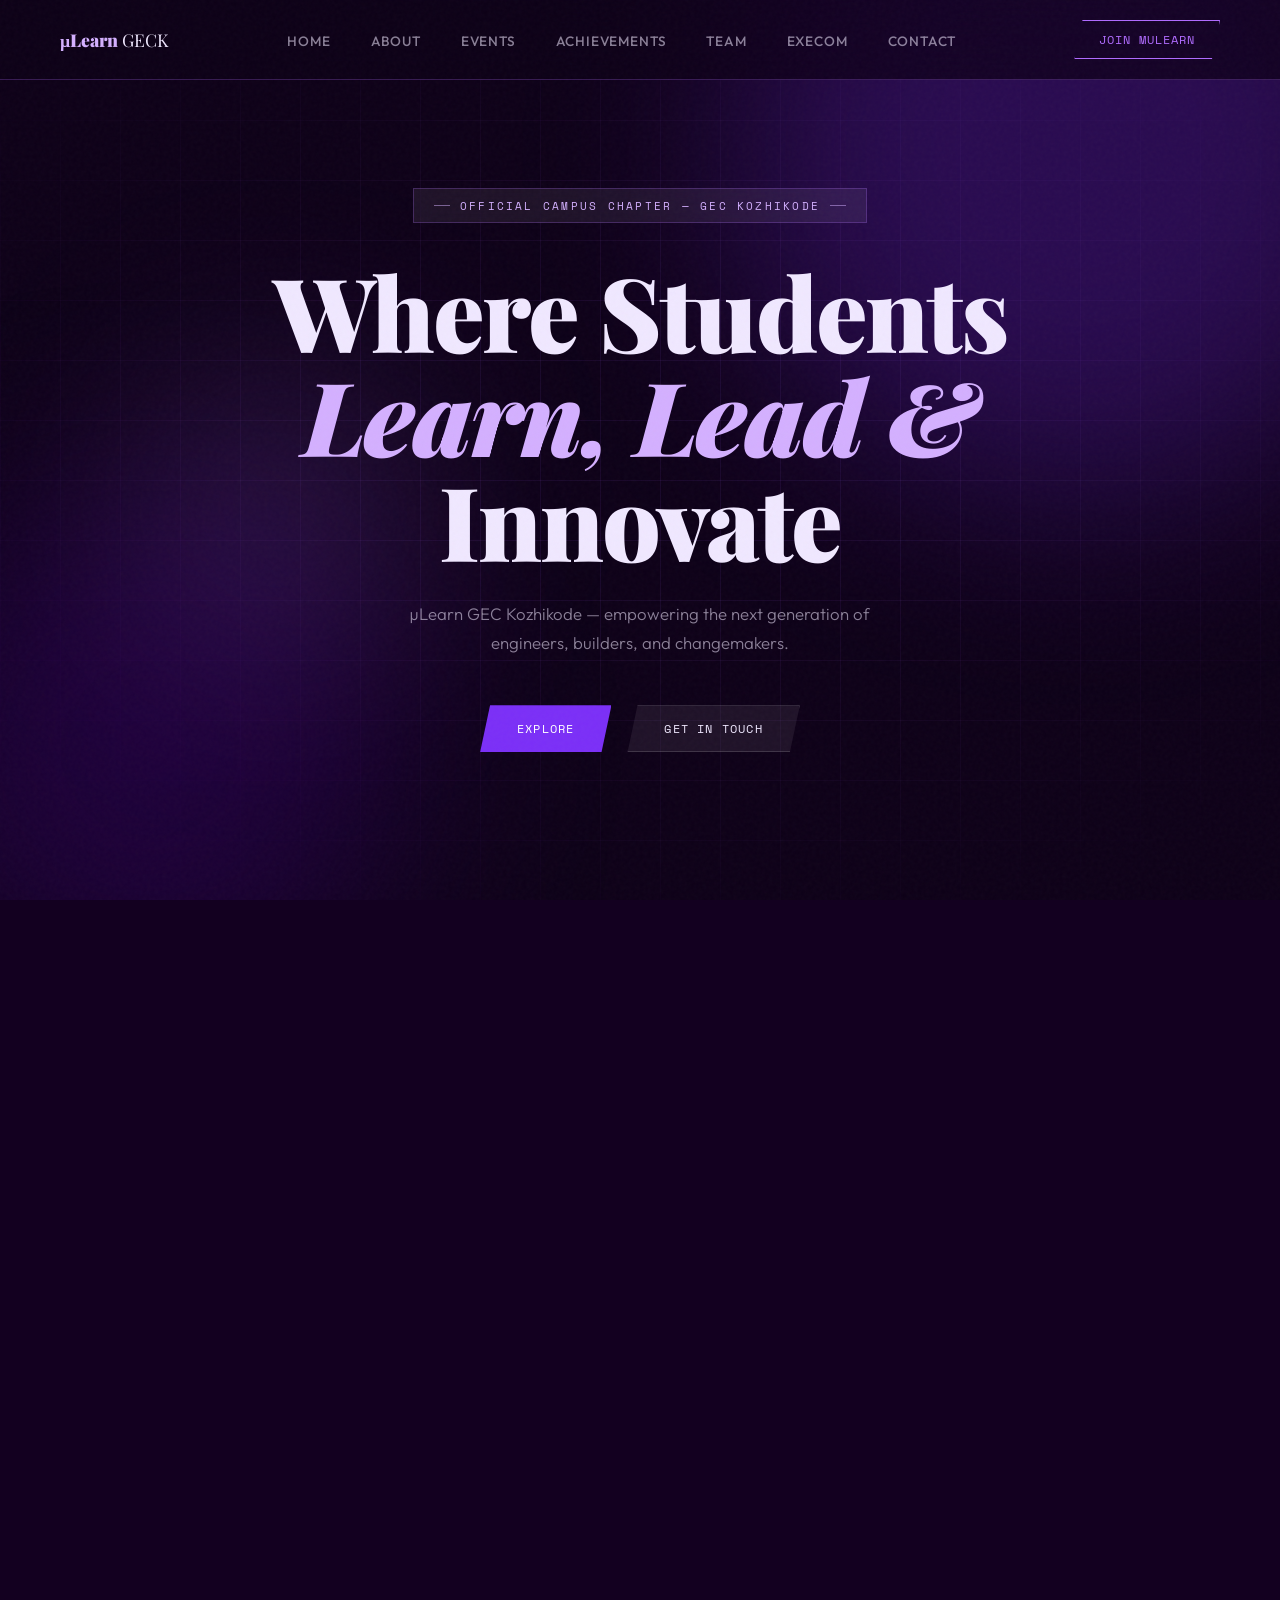
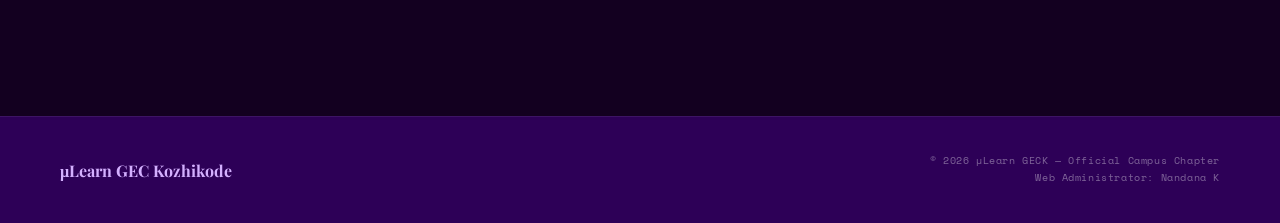
==== index.html @ ada4b9c0 "Update index.html" ====
<!DOCTYPE html>
<html lang="en">
<head>
  <meta charset="UTF-8" />
  <meta name="viewport" content="width=device-width, initial-scale=1.0"/>
  <title>µLearn GEC Kozhikode – Official Website</title>
  <link rel="stylesheet" href="styles.css">
  <style>
    /* Year Filter Tab Styling */
    .year-filter-tabs {
      display: flex;
      gap: 15px;
      margin: 20px 0 35px 0;
    }
    .year-tab-btn {
      font-family: 'Space Mono', monospace;
      font-size: 0.8rem;
      letter-spacing: 0.1em;
      text-transform: uppercase;
      padding: 10px 24px;
      background: var(--glass);
      color: var(--text-muted);
      border: 1px solid var(--border-soft);
      cursor: pointer;
      transition: all 0.25s ease;
      clip-path: polygon(6px 0%, 100% 0%, calc(100% - 6px) 100%, 0% 100%);
    }
    .year-tab-btn:hover {
      border-color: var(--purple-light);
      color: var(--text);
    }
    .year-tab-btn.active {
      background: var(--purple-mid);
      color: var(--white);
      border-color: var(--purple-mid);
      box-shadow: 0 0 15px rgba(123,47,247,0.3);
    }

    /* Mobile Hamburger Nav Styling */
    .menu-toggle-btn {
      display: none;
      font-size: 1.5rem;
      color: var(--lavender);
      cursor: pointer;
      user-select: none;
      background: none;
      border: none;
      padding: 5px;
    }
    .nav-left-cluster {
      display: flex;
      align-items: center;
      gap: 15px;
    }

    @media (max-width: 900px) {
      .menu-toggle-btn {
        display: block; /* Show on mobile */
      }
      .nav-links {
        display: none; /* Hide standard nav on mobile */
        flex-direction: column;
        position: absolute;
        top: 100%;
        left: 0;
        width: 100%;
        background: rgba(14,0,24,0.95);
        backdrop-filter: blur(24px);
        -webkit-backdrop-filter: blur(24px);
        border-bottom: 1px solid var(--border);
        padding: 20px 0;
        text-align: center;
      }
      .nav-links.active {
        display: flex !important;
      }
    }
  </style>
</head>
<body>

  <nav>
    <div class="nav-left-cluster">
      <!-- 3 Horizontal Bars Icon -->
      <button class="menu-toggle-btn" id="mobileMenuBtn" aria-label="Toggle Navigation">☰</button>
      <a class="nav-brand" href="#home">µLearn <span>GECK</span></a>
    </div>
    
    <ul class="nav-links" id="navLinksMenu">
      <li><a href="#home">Home</a></li>
      <li><a href="#about">About</a></li>
      <li><a href="#events">Events</a></li>
      <li><a href="#achievements">Achievements</a></li>
      <li><a href="#team">Team</a></li>
      <li><a href="execom.html">Execom</a></li>
      <li><a href="#contact">Contact</a></li>
      
    </ul>
    <a class="nav-cta" href="https://mulearn.org" target="_blank">Join MuLearn</a>
  </nav>

  <section id="home">
    <div class="hero-grid-bg"></div>
    <div class="hero-orb orb-1"></div>
    <div class="hero-orb orb-2"></div>
    <div class="hero-orb orb-3"></div>
    <div class="stars" id="stars"></div>

    <div class="hero-inner">
      <div class="hero-eyebrow">Official Campus Chapter — GEC Kozhikode</div>
      <h1 class="hero-title">
        <span class="block">Where Students</span>
        <span class="block italic">Learn, Lead &</span>
        <span class="block">Innovate</span>
      </h1>
      <p class="hero-sub">
        µLearn GEC Kozhikode — empowering the next generation of<br/>
        engineers, builders, and changemakers.
      </p>
      <div class="hero-cta">
        <a class="btn-primary" href="#about">Explore</a>
        <a class="btn-ghost" href="#contact">Get In Touch</a>
      </div>
    </div>
  </section>

  <section id="about">
    <div class="wrap">
      <div class="about-layout">
        <div class="about-text reveal">
          <div class="section-eyebrow">Who We Are</div>
          <h2 class="section-heading">Building a culture of <span class="accent">lifelong learning</span></h2>
          <p>At the GEC Kozhikode chapter of the <strong>Mulearn Foundation</strong>, we empower students and foster a culture of continuous growth. Founded on the belief that education drives transformation, we connect students across disciplines to explore technology, entrepreneurship, and leadership.</p>
          <p>Our chapter provides <strong>accessible skill development</strong>, innovative workshops, and a vibrant community for future leaders — all under one roof. Join us as we learn, grow, and shape a brighter future together.</p>
        </div>
        <div class="about-pillars reveal" style="transition-delay:0.15s">
          <div class="pillar">
            <div class="pillar-icon">⚡</div>
            <div class="pillar-title">Skill Development</div>
            <div class="pillar-text">Workshops, bootcamps and hands-on sessions to sharpen real-world skills.</div>
          </div>
          <div class="pillar">
            <div class="pillar-icon">🤝</div>
            <div class="pillar-title">Community</div>
            <div class="pillar-text">A vibrant network of students, mentors and industry leaders driving each other forward.</div>
          </div>
          <div class="pillar">
            <div class="pillar-icon">🚀</div>
            <div class="pillar-title">Innovation</div>
            <div class="pillar-text">Hackathons, idea sprints and project showcases to turn bold ideas into reality.</div>
          </div>
          <div class="pillar">
            <div class="pillar-icon">🏆</div>
            <div class="pillar-title">Recognition</div>
            <div class="pillar-text">Earn Karma points and get recognized on the µLearn national leaderboard.</div>
          </div>
        </div>
      </div>
    </div>
  </section>

  <section id="events">
    <div class="wrap">
      <div class="section-eyebrow reveal">What We Do</div>
      <h2 class="section-heading reveal">Our <span class="accent">Events</span></h2>

      <div class="year-filter-tabs reveal">
        <button class="year-tab-btn active" onclick="filterEventsByYear('2026', this)">Campaigns 2026</button>
        <button class="year-tab-btn" onclick="filterEventsByYear('2025', this)">Archives 2025</button>
      </div>

      <div class="slideshow-wrap reveal" style="transition-delay:0.1s">
        <div class="slides-track" id="slidesTrack">
          <p id="event-loading-msg" style="text-align: center; color: rgba(255,255,255,0.4); padding: 60px; width: 100%; font-family: 'Space Mono', monospace; font-size: 0.9rem;">
            Synchronizing with µLearn database operations matrix...
          </p>
        </div>
      </div>
    </div>
  </section>

  <section id="achievements">
    <div class="wrap">
      <div class="section-eyebrow reveal">Our Impact</div>
      <h2 class="section-heading reveal">Numbers that <span class="accent">speak</span></h2>
      <div class="achievements-layout">
        <div>
          <div class="stats-grid reveal" style="transition-delay:0.1s">
            <div class="stat-cell">
              <div class="stat-number" data-target="6" data-suffix="th">—</div>
              <div class="stat-label">Position on µLearn<br/>Yearly Leaderboard 2025</div>
            </div>
            <div class="stat-cell">
              <div class="stat-number" data-target="90" data-suffix="k+">—</div>
              <div class="stat-label">Karma Points<br/>Earned by Members</div>
            </div>
            <div class="stat-cell">
              <div class="stat-number" data-target="200" data-suffix="+">—</div>
              <div class="stat-label">Active Members<br/>Across Disciplines</div>
            </div>
          </div>
        </div>
        <div class="highlights-list reveal" style="transition-delay:0.2s">
          <div class="highlight-item">
            <div class="highlight-num">01</div>
            <div class="highlight-text"><strong>🏅 6th place on µLearn Yearly Leaderboard 2025</strong> — ranked among the top campus chapters nationally, reflecting consistent community engagement.</div>
          </div>
          <div class="highlight-item">
            <div class="highlight-num">02</div>
            <div class="highlight-text"><strong>⚡ 90,000+ Karma Points</strong> — collectively earned by our members, proving their dedication to continuous skill growth.</div>
          </div>
          <div class="highlight-item">
            <div class="highlight-num">03</div>
            <div class="highlight-text"><strong>🛡️ Arniteja Vijay — District Lead for Cybersecurity IG 2026</strong> at µLearn Foundation, strengthening cybersecurity communities and leading cybersecurity initiatives across the district.</div>
          </div>
          <div class="highlight-item">
            <div class="highlight-num">04</div>
            <div class="highlight-text"><strong>🤖 Nourin — AI Interest Group Lead 2025</strong> at µLearn Foundation, representing GECK and driving AI-focused initiatives.</div>
          </div>
          <div class="highlight-item">
            <div class="highlight-num">05</div>
            <div class="highlight-text"><strong>📱 Amal Shaheen — Mobile Development IG Lead 2025</strong> at µLearn Foundation, empowering learners to build impactful mobile applications and grow as developers.</div>
          </div>
  
          <div class="highlight-item">
            <div class="highlight-num">06</div>
            <div class="highlight-text"><strong>🏗️ Nidhi Ashok — Civil IG Lead 2025</strong> at µLearn Foundation, championing civil engineering innovation on a state Level.</div>
          </div>
          <div>
            <div class="highlight-num">07</div>
            <div class="highlight-text"><strong>🤖 Sandre Alex — Former AI IG Lead 2025</strong> at µLearn Foundation, driving innovation and fostering AI learning across the community.</div>
          </div>

        </div>
      </div>
    </div>
  </section>

  <section id="team">
    <div class="wrap">
      <div class="section-eyebrow reveal">The People</div>
      <h2 class="section-heading reveal">Core <span class="accent">Team 2026</span></h2>
      <div class="team-grid">
        <div class="team-card reveal">
          <div class="team-photo-wrap">
            <img class="team-photo" src="bindima.jpeg" alt="Dr. Bindima" onerror="this.parentElement.innerHTML='<div class=team-photo-placeholder>👩‍🏫</div>'">
          </div>
          <div class="team-info">
            <div class="team-name">Dr. Bindima</div>
            <div class="team-role">Campus Advisor</div>
          </div>
        </div>
        <div class="team-card reveal" style="transition-delay:0.1s">
          <div class="team-photo-wrap">
            <img class="team-photo" src="naem.jpeg" alt="Naeem Ahammed" onerror="this.parentElement.innerHTML='<div class=team-photo-placeholder>👨‍💻</div>'">
          </div>
          <div class="team-info">
            <div class="team-name">Naeem Ahammed</div>
            <div class="team-role">Alumni Member</div>
          </div>
        </div>
        <div class="team-card reveal" style="transition-delay:0.2s">
          <div class="team-photo-wrap">
            <img class="team-photo" src="neha.jpeg" alt="Neha T K" onerror="this.parentElement.innerHTML='<div class=team-photo-placeholder>👩‍💻</div>'">
          </div>
          <div class="team-info">
            <div class="team-name">Neha T K</div>
            <div class="team-role">Mentor</div>
          </div>
        </div>
        <div class="team-card reveal" style="transition-delay:0.3s">
          <div class="team-photo-wrap">
            <img class="team-photo" src="vimal.jpg" alt="Vimal John M V" onerror="this.parentElement.innerHTML='<div class=team-photo-placeholder>👨‍🎓</div>'">
          </div>
          <div class="team-info">
            <div class="team-name">Vimal John M V</div>
            <div class="team-role">Campus Lead</div>
          </div>
        </div>
      </div>
    </div>
  </section>

  <section id="contact">
    <div class="wrap">
      <div class="section-eyebrow reveal">Reach Out</div>
      <h2 class="section-heading reveal">Get in <span class="accent">Touch</span></h2>
      <div class="contact-layout">
        <div class="contact-items reveal" style="transition-delay:0.1s">
          <div class="contact-item">
            <div class="contact-icon">✉️</div>
            <div>
              <div class="contact-label">Email</div>
              <div class="contact-value"><a href="mailto:mulearngeck@gmail.com">mulearngeck@gmail.com</a></div>
            </div>
          </div>
          <div class="contact-item">
            <div class="contact-icon">📍</div>
            <div>
              <div class="contact-label">Location</div>
              <div class="contact-value">Government Engineering College<br/>Kozhikode, Kerala</div>
            </div>
          </div>
          <div class="contact-item">
            <div class="contact-icon">🌐</div>
            <div>
              <div class="contact-label">Web Creator</div>
              <div class="contact-value">Nandana K — <a href="mailto:nandanak@gmail.com">nandanak@gmail.com</a></div>
            </div>
          </div>
          <div class="contact-item">
            <div class="contact-icon">🌐</div>
            <div>
              <div class="contact-label">Web Administrator</div>
              <div class="contact-value">Devamithra P E - <a href="mailto:sp147717@gmail.com">sp147717@gmail.com</a></div>
           </div>
          <div class="contact-item">
            <div class="contact-icon">🌐</div>
            <div>
              <div class="contact-label">Contributor</div>
              <div class="contact-value">Sidharth P - <a href="mailto:sp147717@gmail.com">sp147717@gmail.com</a></div>
            </div>
          </div>
          <div class="contact-item">
            <div class="contact-icon">🔗</div>
            <div>
              <div class="contact-label">µLearn Platform</div>
              <div class="contact-value"><a href="https://mulearn.org" target="_blank">mulearn.org</a></div>
            </div>
          </div>
        </div>
        <div class="join-box reveal" style="transition-delay:0.2s">
          <h3>Ready to <span>join us?</span></h3>
          <p>Become part of a thriving community of learners, builders and leaders. Register on the µLearn platform, earn Karma, and grow with us at GEC Kozhikode.</p>
          <a class="btn-primary" href="https://mulearn.org" target="_blank">Register on MuLearn</a>
        </div>
      </div>
    </div>
  </section>

  <footer>
    <div class="footer-brand">µLearn GEC Kozhikode</div>
    <div class="footer-copy">
      © 2026 µLearn GECK — Official Campus Chapter<br/>
      Web Administrator: Nandana K
    </div>
  </footer>

  <script>
    // --- Mobile Menu Toggle Logic ---
    const menuBtn = document.getElementById('mobileMenuBtn');
    const navMenu = document.getElementById('navLinksMenu');

    menuBtn.addEventListener('click', () => {
      navMenu.classList.toggle('active');
    });

    // Close the menu automatically when a link is clicked
    document.querySelectorAll('#navLinksMenu a').forEach(link => {
      link.addEventListener('click', () => {
        navMenu.classList.remove('active');
      });
    });

    // --- Dynamic Content Logic ---
    const SCRIPT_URL = 'https://script.google.com/macros/s/AKfycbzbwufTkcekzgkhOW8t8na_vUFSQLcfAxVDjpodqTwgEGR9dukJ_7v2Ga7ob1SZRB_E/exec';
    const track = document.getElementById('slidesTrack');
    
    let allEventsCached = [];
    let activeYearFilter = '2026';

    function getDirectDriveImageUrl(url) {
      if (!url) return '';
      const trimmed = url.trim();
      if (!trimmed.includes('drive.google.com')) return trimmed;
      const match = trimmed.match(/\/file\/d\/([a-zA-Z0-9-_]+)/) || trimmed.match(/id=([a-zA-Z0-9-_]+)/);
      if (match && match[1]) {
        return `https://drive.google.com/thumbnail?sz=w1200&id=${match[1]}`;
      }
      return trimmed;
    }

    fetch(SCRIPT_URL)
      .then(res => res.json())
      .then(data => {
        allEventsCached = data || [];
        renderFilteredCarousel();
      })
      .catch(err => {
        console.error("Fetch failure:", err);
        track.innerHTML = `<p style="text-align:center; color:#ff5252; width:100%; padding:40px;">Failed to synchronize live event cards.</p>`;
      });

    function filterEventsByYear(year, buttonElement) {
      activeYearFilter = year;
      document.querySelectorAll('.year-tab-btn').forEach(btn => btn.classList.remove('active'));
      buttonElement.classList.add('active');
      renderFilteredCarousel();
    }

    function renderFilteredCarousel() {
      const filteredData = allEventsCached.filter(event => {
        const eventDateStr = String(event.date || '');
        return eventDateStr.includes(activeYearFilter);
      });

      if(filteredData.length === 0) {
        track.innerHTML = `<p style="text-align:center; color:rgba(255,255,255,0.5); width:100%; padding:60px; font-family:'Space Mono', monospace; font-size:0.9rem;">No entries found for the year ${activeYearFilter}.</p>`;
        return;
      }

      track.innerHTML = '';
      const totalSlides = filteredData.length;

      filteredData.forEach((event, index) => {
        const slideNum = index + 1;
        const padIndex = String(slideNum).padStart(2, '0');
        const padTotal = String(totalSlides).padStart(2, '0');
        
        const assetImg = getDirectDriveImageUrl(event.imageurl || event.image);
        const encodedName = encodeURIComponent(event.name);
        const encodedCat = encodeURIComponent(event.category);
        
        // Grab the WhatsApp Link from the sheet (fallback to 'whatsapp' header if named differently)
        const rawWaLink = event['whatsapp link'] || event['whatsapp'] || '';
        const encodedWa = encodeURIComponent(rawWaLink.trim());

        let isExpired = false;
        if (event.deadline) {
          const deadlineDate = new Date(event.deadline);
          const currentDate = new Date();
          if (!isNaN(deadlineDate.getTime()) && currentDate > deadlineDate) {
            isExpired = true;
          }
        }

        // Add the WhatsApp parameter to the registration URL payload
        let buttonAction = `window.location.href='register.html?name=${encodedName}&cat=${encodedCat}&wa=${encodedWa}'`;
        
        if (event['registration link'] && event['registration link'].trim().startsWith('http')) {
            buttonAction = `window.open('${event['registration link'].trim()}', '_blank')`;
        }

        const actionButtonHTML = isExpired 
          ? `<button class="register-btn" disabled style="background: rgba(255,255,255,0.05); color: var(--text-muted); border-color: var(--border-soft); cursor: not-allowed; transform: none; box-shadow: none;">Closed</button>`
          : `<button class="register-btn" onclick="${buttonAction}">Register</button>`;

        const slideHTML = `
          <div class="slide ${index === 0 ? 'active' : ''}" data-slide-idx="${index}">
            <div class="slide-img-wrap">
              <img class="slide-img" src="${assetImg}" alt="${event.name}" onerror="this.style.display='none'; this.nextElementSibling.style.display='flex';">
              <div class="slide-placeholder" style="display:none; width:100%; height:100%; background:var(--bg-3); align-items:center; justify-content:center; font-size:4rem;">🌌</div>
            </div>
            <div class="slide-content">
              <div class="slide-index">${padIndex} / ${padTotal}</div>
              <div class="slide-cat">${event.category}</div>
              <div class="slide-name">${event.name}</div>
              <div class="slide-desc">
                ${event.description}
                <br><br>
                <span style="color: var(--lavender); font-family: 'Space Mono', monospace; font-size: 0.8rem; display: block; margin-bottom: 5px;">
                  📅 Date: ${event.date} | 🪙 Cost: ${event.price}
                </span>
              </div>
              <div class="slide-controls">
                <button class="slide-btn global-prev-trigger" id="prevBtn" aria-label="Previous">&#8592;</button>
                <button class="slide-btn global-next-trigger" id="nextBtn" aria-label="Next">&#8594;</button>
                <div class="slide-dots"></div>
                <span class="slide-counter">${slideNum} / ${totalSlides}</span>
                ${actionButtonHTML}
              </div>
            </div>
          </div>
        `;
        track.innerHTML += slideHTML;
      });

      initCarouselEngine(totalSlides);
    }

    function initCarouselEngine(total) {
      let currentIdx = 0;
      
      function updateSliderDOM(targetIdx) {
        const slides = document.querySelectorAll('.slide');
        if(slides.length === 0) return;
        
        slides[currentIdx].classList.remove('active');
        currentIdx = (targetIdx + total) % total;
        slides[currentIdx].classList.add('active');
        
        const dotContainers = document.querySelectorAll('.slide-dots');
        dotContainers.forEach(container => {
          container.innerHTML = '';
          for(let i=0; i<total; i++) {
            container.innerHTML += `<span class="dot ${i === currentIdx ? 'active' : ''}"></span>`;
          }
        });

        document.querySelectorAll('.slide-counter, .s-counter').forEach(el => {
          el.textContent = `${currentIdx + 1} / ${total}`;
        });
      }

      if (!window.carouselListenerConfigured) {
        document.addEventListener('click', function(e) {
          const slides = document.querySelectorAll('.slide');
          const localTotal = slides.length;
          if(localTotal <= 1) return;

          let activeIdx = 0;
          slides.forEach((s, idx) => { if(s.classList.contains('active')) activeIdx = idx; });

          if(e.target.classList.contains('global-next-trigger') || e.target.id === 'nextBtn' || e.target.classList.contains('s-next')) {
            slides[activeIdx].classList.remove('active');
            let nextIdx = (activeIdx + 1) % localTotal;
            slides[nextIdx].classList.add('active');
            syncCarouselIndicators(nextIdx, localTotal);
          }
          if(e.target.classList.contains('global-prev-trigger') || e.target.id === 'prevBtn' || e.target.classList.contains('s-prev')) {
            slides[activeIdx].classList.remove('active');
            let prevIdx = (activeIdx - 1 + localTotal) % localTotal;
            slides[prevIdx].classList.add('active');
            syncCarouselIndicators(prevIdx, localTotal);
          }
        });
        window.carouselListenerConfigured = true;
      }

      function syncCarouselIndicators(idx, localTotal) {
        const dotContainers = document.querySelectorAll('.slide-dots');
        dotContainers.forEach(container => {
          container.innerHTML = '';
          for(let i=0; i<localTotal; i++) {
            container.innerHTML += `<span class="dot ${i === idx ? 'active' : ''}"></span>`;
          }
        });
        document.querySelectorAll('.slide-counter, .s-counter').forEach(el => {
          el.textContent = `${idx + 1} / ${localTotal}`;
        });
      }

      updateSliderDOM(0);
    }
  </script>
  <script src="scripts.js"></script>
</body>
</html>
---- styles.css ----
@import url('https://fonts.googleapis.com/css2?family=Playfair+Display:wght@400;700;900&family=Outfit:wght@300;400;500;600;700&family=Space+Mono:wght@400;700&display=swap');

/* ── INTEREST GROUP COMPACT ACCENTS ── */

/* Web Development - Cyber Cyan */
.sig-badge-web-development {
  border-color: rgba(0, 242, 254, 0.3) !important;
  color: #00f2fe !important;
}
.sig-badge-web-development .sig-bg-mark {
  background: #00f2fe !important;
}

/* IoT - Neon Orange */
.sig-badge-iot {
  border-color: rgba(255, 112, 67, 0.3) !important;
  color: #ff7043 !important;
}
.sig-badge-iot .sig-bg-mark {
  background: #ff7043 !important;
}

/* Civil - Emerald Green */
.sig-badge-civil {
  border-color: rgba(0, 230, 118, 0.3) !important;
  color: #00e676 !important;
}
.sig-badge-civil .sig-bg-mark {
  background: #00e676 !important;
}

/* Mech-Cad - Steel Blue */
.sig-badge-mech-cad {
  border-color: rgba(65, 105, 225, 0.3) !important;
  color: #4169e1 !important;
}
.sig-badge-mech-cad .sig-bg-mark {
  background: #4169e1 !important;
}

/* MuV - Sunset Pink */
.sig-badge-muv {
  border-color: rgba(255, 0, 127, 0.3) !important;
  color: #ff007f !important;
}
.sig-badge-muv .sig-bg-mark {
  background: #ff007f !important;
}

/* Muplay - Bright Yellow */
.sig-badge-muplay {
  border-color: rgba(255, 235, 59, 0.3) !important;
  color: #ffeb3b !important;
}
.sig-badge-muplay .sig-bg-mark {
  background: #ffeb3b !important;
}

/* AI - Futuristic Purple/White Glow */
.sig-badge-ai {
  border-color: rgba(176, 107, 255, 0.4) !important;
  color: #d4b0ff !important;
  text-shadow: 0 0 8px rgba(176,107,255,0.6);
}
.sig-badge-ai .sig-bg-mark {
  background: #7b2ff7 !important;
}

/* Cyber Security - Matrix Crimson Red */
.sig-badge-cyber-security {
  border-color: rgba(255, 23, 68, 0.3) !important;
  color: #ff1744 !important;
}
.sig-badge-cyber-security .sig-bg-mark {
  background: #ff1744 !important;
}

/* ── YEAR FILTER NAVIGATION TABS ── */
.year-filter-tabs {
  display: flex;
  gap: 15px;
  margin: 20px 0 35px 0;
}

.year-tab-btn {
  font-family: 'Space Mono', monospace;
  font-size: 0.8rem;
  letter-spacing: 0.1em;
  text-transform: uppercase;
  padding: 10px 24px;
  background: rgba(255, 255, 255, 0.03);
  color: rgba(255, 255, 255, 0.4);
  border: 1px solid rgba(176, 107, 255, 0.15);
  cursor: pointer;
  transition: all 0.25s cubic-bezier(0.23, 1, 0.32, 1);
  clip-path: polygon(6px 0%, 100% 0%, calc(100% - 6px) 100%, 0% 100%);
}

.year-tab-btn:hover {
  border-color: #b06bff;
  color: #fff;
  background: rgba(176, 107, 255, 0.05);
}

.year-tab-btn.active {
  background: #7b2ff7;
  color: #fff;
  border-color: #7b2ff7;
  box-shadow: 0 0 15px rgba(123, 47, 247, 0.35);
}
   
:root {
  --purple-deep: #2d0057;
  --purple-mid: #7b2ff7;
  --purple-light: #b06bff;
  --lavender: #d4b0ff;
  --soft: #ede0ff;
  --white: #fff;
  --bg: #0e0018;
  --bg-2: #130020;
  --bg-3: #1a0030;
  --glass: rgba(255,255,255,0.07);
  --glass-border: rgba(255,255,255,0.14);
  --glass-hover: rgba(255,255,255,0.12);
  --text: #f0e8ff;
  --text-muted: rgba(240,232,255,0.55);
  --border: rgba(176,107,255,0.25);
  --border-soft: rgba(255,255,255,0.08);
}

*, *::before, *::after { box-sizing: border-box; margin: 0; padding: 0; }
html { scroll-behavior: smooth; }

body {
  font-family: 'Outfit', sans-serif;
  background: var(--bg);
  color: var(--text);
  overflow-x: hidden;
}

body::before {
  content: '';
  position: fixed;
  inset: 0;
  background-image: url("data:image/svg+xml,%3Csvg viewBox='0 0 256 256' xmlns='http://www.w3.org/2000/svg'%3E%3Cfilter id='n'%3E%3CfeTurbulence type='fractalNoise' baseFrequency='0.9' numOctaves='4' stitchTiles='stitch'/%3E%3C/filter%3E%3Crect width='100%25' height='100%25' filter='url(%23n)' opacity='1'/%3E%3C/svg%3E");
  opacity: 0.03;
  pointer-events: none;
  z-index: 9999;
}

.register-body-wrapper {
  display: flex;
  justify-content: center;
  align-items: center;
  min-height: 100vh;
  padding: 120px 20px 60px;
  background-image: radial-gradient(circle at center, var(--bg-2) 0%, var(--bg) 100%);
}

::-webkit-scrollbar { width: 4px; }
::-webkit-scrollbar-track { background: var(--bg); }
::-webkit-scrollbar-thumb { background: var(--purple-mid); border-radius: 99px; }

/* ─── NAVBAR ─── */
nav {
  position: fixed;
  top: 0; left: 0; right: 0;
  z-index: 200;
  display: flex;
  align-items: center;
  justify-content: space-between;
  padding: 20px 60px;
  background: rgba(14,0,24,0.72);
  backdrop-filter: blur(24px);
  -webkit-backdrop-filter: blur(24px);
  border-bottom: 1px solid var(--border);
  animation: navIn 0.9s cubic-bezier(.23,1,.32,1) both;
}
@keyframes navIn { from { transform: translateY(-100%); opacity:0; } to { transform: none; opacity:1; } }

.nav-brand {
  font-family: 'Playfair Display', serif;
  font-weight: 900;
  font-size: 1.1rem;
  color: var(--lavender);
  text-decoration: none;
}
.nav-brand span { color: var(--text); font-weight: 400; }

.nav-links { display: flex; gap: 40px; list-style: none; }
.nav-links a {
  color: var(--text-muted);
  text-decoration: none;
  font-size: 0.85rem;
  font-weight: 500;
  letter-spacing: 0.06em;
  text-transform: uppercase;
  transition: color 0.2s;
  position: relative;
}
.nav-links a::after {
  content: '';
  position: absolute;
  bottom: -4px; left: 0; right: 100%;
  height: 1px;
  background: var(--lavender);
  transition: right 0.3s cubic-bezier(.23,1,.32,1);
}
.nav-links a:hover { color: var(--lavender); }
.nav-links a:hover::after { right: 0; }

.nav-cta {
  font-family: 'Space Mono', monospace;
  font-size: 0.75rem;
  padding: 10px 24px;
  border: 1px solid var(--purple-light);
  color: var(--purple-light);
  text-decoration: none;
  letter-spacing: 0.08em;
  text-transform: uppercase;
  transition: all 0.25s;
  clip-path: polygon(8px 0%, 100% 0%, calc(100% - 8px) 100%, 0% 100%);
}
.nav-cta:hover { background: var(--purple-mid); color: var(--white); border-color: var(--purple-mid); }

/* ─── HERO ─── */
#home {
  min-height: 100vh;
  display: grid;
  place-items: center;
  padding: 140px 60px 100px;
  position: relative;
  overflow: hidden;
}

.hero-grid-bg {
  position: absolute;
  inset: 0;
  background-image:
    linear-gradient(rgba(176,107,255,0.08) 1px, transparent 1px),
    linear-gradient(90deg, rgba(176,107,255,0.08) 1px, transparent 1px);
  background-size: 60px 60px;
  mask-image: radial-gradient(ellipse 70% 60% at 50% 50%, black 30%, transparent 100%);
}

.hero-orb {
  position: absolute;
  border-radius: 50%;
  filter: blur(100px);
  animation: pulse 6s ease-in-out infinite alternate;
}
.orb-1 { width: 700px; height: 700px; background: rgba(123,47,247,0.25); top: -200px; right: -150px; }
.orb-2 { width: 500px; height: 500px; background: rgba(45,0,87,0.55); bottom: -100px; left: -100px; animation-delay: -3s; }
.orb-3 { width: 300px; height: 300px; background: rgba(176,107,255,0.15); top: 40%; left: 10%; animation-delay: -5s; }
@keyframes pulse { from { transform: scale(1); } to { transform: scale(1.08); } }

.stars { position: absolute; inset: 0; pointer-events: none; overflow: hidden; }
.star {
  position: absolute;
  background: white;
  border-radius: 50%;
  animation: twinkle 3s ease-in-out infinite alternate;
}
@keyframes twinkle { from { opacity: 0.15; transform: scale(0.8); } to { opacity: 0.9; transform: scale(1.3); } }

.hero-inner { position: relative; z-index: 2; text-align: center; max-width: 900px; }

.hero-eyebrow {
  display: inline-flex;
  align-items: center;
  gap: 10px;
  font-family: 'Space Mono', monospace;
  font-size: 0.7rem;
  letter-spacing: 0.2em;
  text-transform: uppercase;
  color: var(--lavender);
  border: 1px solid var(--border);
  background: var(--glass);
  backdrop-filter: blur(10px);
  padding: 8px 20px;
  margin-bottom: 36px;
  animation: riseIn 0.9s 0.3s both;
}
.hero-eyebrow::before, .hero-eyebrow::after { content: ''; width: 16px; height: 1px; background: var(--lavender); opacity: 0.5; }

.hero-title {
  font-family: 'Playfair Display', serif;
  font-weight: 900;
  font-size: clamp(3rem, 8vw, 6.5rem);
  line-height: 1.02;
  letter-spacing: -0.02em;
  animation: riseIn 0.9s 0.45s both;
}
.hero-title .italic { font-style: italic; color: var(--lavender); }
.hero-title .block { display: block; }

.hero-sub {
  margin-top: 28px;
  font-size: 1.05rem;
  color: var(--text-muted);
  line-height: 1.7;
  animation: riseIn 0.9s 0.6s both;
  font-weight: 300;
}

.hero-cta {
  margin-top: 48px;
  display: flex;
  gap: 16px;
  justify-content: center;
  flex-wrap: wrap;
  animation: riseIn 0.9s 0.75s both;
}

.btn-primary {
  font-family: 'Space Mono', monospace;
  font-size: 0.75rem;
  letter-spacing: 0.1em;
  text-transform: uppercase;
  padding: 14px 36px;
  background: var(--purple-mid);
  color: var(--white);
  text-decoration: none;
  clip-path: polygon(10px 0%, 100% 0%, calc(100% - 10px) 100%, 0% 100%);
  transition: all 0.25s;
  border: 1px solid transparent;
}
.btn-primary:hover { background: var(--purple-deep); border-color: var(--purple-light); transform: translateY(-2px); box-shadow: 0 10px 30px rgba(123,47,247,0.4); }

.btn-ghost {
  font-family: 'Space Mono', monospace;
  font-size: 0.75rem;
  letter-spacing: 0.1em;
  text-transform: uppercase;
  padding: 14px 36px;
  border: 1px solid var(--glass-border);
  background: var(--glass);
  backdrop-filter: blur(10px);
  color: var(--text);
  text-decoration: none;
  clip-path: polygon(10px 0%, 100% 0%, calc(100% - 10px) 100%, 0% 100%);
  transition: all 0.25s;
}
.btn-ghost:hover { border-color: var(--lavender); color: var(--lavender); transform: translateY(-2px); }

@keyframes riseIn { from { opacity:0; transform: translateY(30px); } to { opacity:1; transform:none; } }

.hero-scroll {
  position: absolute;
  bottom: 40px; left: 50%;
  transform: translateX(-50%);
  display: flex; flex-direction: column; align-items: center; gap: 8px;
  font-family: 'Space Mono', monospace;
  font-size: 0.62rem;
  letter-spacing: 0.15em;
  text-transform: uppercase;
  color: var(--text-muted);
  animation: riseIn 1s 1.2s both;
}
.scroll-track { width: 1px; height: 50px; background: var(--border-soft); position: relative; overflow: hidden; }
.scroll-track::after {
  content: '';
  position: absolute;
  top: -20px; left: 0; width: 1px; height: 20px;
  background: var(--lavender);
  animation: scrollLine 1.5s ease-in-out infinite;
}
@keyframes scrollLine { from { top: -20px; } to { top: 60px; } }

/* ─── LAYOUT ─── */
.wrap { max-width: 1200px; margin: 0 auto; padding: 100px 60px; }

.section-eyebrow {
  font-family: 'Space Mono', monospace;
  font-size: 0.68rem;
  letter-spacing: 0.2em;
  text-transform: uppercase;
  color: var(--lavender);
  margin-bottom: 12px;
  display: flex; align-items: center; gap: 12px;
}
.section-eyebrow::before { content: ''; display: inline-block; width: 30px; height: 1px; background: var(--lavender); }

.section-heading {
  font-family: 'Playfair Display', serif;
  font-weight: 900;
  font-size: clamp(2rem, 4vw, 3.2rem);
  letter-spacing: -0.02em;
  line-height: 1.1;
  margin-bottom: 32px;
}
.section-heading .accent { color: var(--lavender); font-style: italic; }

/* ─── ABOUT ─── */
#about { background: var(--bg-2); }

.about-layout {
  display: grid;
  grid-template-columns: 1fr 1fr;
  gap: 80px;
  align-items: center;
}

.about-text p { color: var(--text-muted); line-height: 1.9; font-size: 1rem; font-weight: 300; margin-bottom: 20px; }
.about-text p strong { color: var(--text); font-weight: 600; }

.about-pillars { display: grid; gap: 14px; }

.pillar {
  border: 1px solid var(--border-soft);
  padding: 20px 24px;
  position: relative;
  overflow: hidden;
  background: var(--glass);
  backdrop-filter: blur(8px);
  transition: border-color 0.3s, background 0.3s;
}
.pillar::before {
  content: '';
  position: absolute; top: 0; left: 0; width: 3px; height: 100%;
  background: linear-gradient(180deg, var(--purple-mid), var(--lavender));
  transform: scaleY(0); transform-origin: top;
  transition: transform 0.35s cubic-bezier(.23,1,.32,1);
}
.pillar:hover { border-color: var(--border); background: var(--glass-hover); }
.pillar:hover::before { transform: scaleY(1); }
.pillar-icon { font-size: 1.3rem; margin-bottom: 7px; }
.pillar-title { font-weight: 600; font-size: 0.97rem; margin-bottom: 4px; }
.pillar-text { color: var(--text-muted); font-size: 0.87rem; line-height: 1.6; }

/* ─── EVENTS SLIDESHOW ─── */
#events { background: var(--bg); }

.slideshow-wrap {
  position: relative;
  margin-top: 10px;
  overflow: hidden;
  border: 1px solid var(--border-soft);
}

.slides-track {
  display: flex;
  width: 100%;
}

.slide {
  min-width: 100%;
  width: 100%;
  display: none;
  grid-template-columns: 1fr 1fr;
  opacity: 0;
}

.slide.active {
  display: grid;
  opacity: 1;
  animation: slideFadeIn 0.4s ease-in-out forwards;
}
@keyframes slideFadeIn { from { opacity: 0; } to { opacity: 1; } }

.slide-img-wrap {
  position: relative;
  height: 420px;
  overflow: hidden;
  background: var(--bg-3);
}
.slide-img-wrap::after {
  content: '';
  position: absolute; inset: 0;
  background: linear-gradient(90deg, transparent 60%, var(--bg));
  pointer-events: none;
}
.slide-img {
  width: 100%;
  height: 100%;
  object-fit: contain;
  display: block;
  transition: transform 0.8s cubic-bezier(.23,1,.32,1);
}

.slide-placeholder {
  width: 100%; height: 420px;
  display: flex; align-items: center; justify-content: center;
  font-size: 5rem;
}

.slide-content {
  display: flex;
  flex-direction: column;
  justify-content: center;
  padding: 52px 52px 52px 44px;
  background: var(--bg);
}

.slide-index {
  font-family: 'Space Mono', monospace;
  font-size: 0.62rem;
  letter-spacing: 0.2em;
  color: var(--text-muted);
  margin-bottom: 16px;
}
.slide-cat {
  font-family: 'Space Mono', monospace;
  font-size: 0.65rem;
  letter-spacing: 0.18em;
  text-transform: uppercase;
  color: var(--lavender);
  margin-bottom: 12px;
}
.slide-name {
  font-family: 'Playfair Display', serif;
  font-weight: 900;
  font-size: clamp(1.6rem, 3vw, 2.4rem);
  line-height: 1.15;
  margin-bottom: 18px;
}
.slide-desc {
  color: var(--text-muted);
  font-size: 0.95rem;
  line-height: 1.75;
  font-weight: 300;
  margin-bottom: 30px;
}

.slide-controls {
  display: flex;
  align-items: center;
  gap: 16px;
  margin-top: auto;
  padding-top: 15px;
  width: 100%;
}
.slide-btn {
  width: 44px; height: 44px;
  border: 1px solid var(--border);
  background: var(--glass);
  color: var(--text);
  font-size: 1.1rem;
  cursor: pointer;
  display: flex; align-items: center; justify-content: center;
  transition: all 0.25s;
  clip-path: polygon(6px 0%, 100% 0%, calc(100% - 6px) 100%, 0% 100%);
  flex-shrink: 0;
}
.slide-btn:hover { background: var(--purple-mid); border-color: var(--purple-mid); }

.slide-dots { display: flex; gap: 8px; align-items: center; }
.dot {
  width: 6px; height: 6px;
  border-radius: 50%;
  background: var(--border-soft);
  cursor: pointer;
  transition: all 0.3s;
  border: none; padding: 0;
  display: inline-block;
}
.dot.active { background: var(--lavender); width: 22px; border-radius: 3px; }

.slide-counter {
  font-family: 'Space Mono', monospace;
  font-size: 0.68rem;
  color: var(--text-muted);
  margin-left: auto;
}

.register-btn {
  font-family: 'Space Mono', monospace;
  font-size: 0.72rem;
  letter-spacing: 0.08em;
  text-transform: uppercase;
  padding: 10px 24px;
  background: linear-gradient(135deg, var(--purple-mid), var(--purple-deep));
  color: var(--white);
  border: 1px solid var(--purple-light);
  cursor: pointer;
  transition: all 0.25s ease;
  clip-path: polygon(8px 0%, 100% 0%, calc(100% - 8px) 100%, 0% 100%);
  margin-left: 15px;
}
.register-btn:hover {
  background: var(--purple-light);
  color: var(--bg);
  transform: translateY(-2px);
  box-shadow: 0 6px 20px rgba(176,107,255,0.3);
}
.register-btn:active { transform: translateY(0); }

/* ─── ACHIEVEMENTS ─── */
#achievements { background: var(--bg-2); }

.achievements-layout {
  display: grid;
  grid-template-columns: 1fr 1fr;
  gap: 60px;
  align-items: start;
}

.stats-grid {
  display: grid;
  grid-template-columns: repeat(3, 1fr);
  gap: 1px;
  background: var(--border-soft);
  border: 1px solid var(--border-soft);
  margin-top: 0;
}

.stat-cell {
  background: var(--bg-2);
  padding: 36px 20px;
  position: relative; overflow: hidden;
  transition: background 0.3s;
  display: flex;
  flex-direction: column;
  align-items: center;
  text-align: center;
}
.stat-cell:hover { background: var(--bg-3); }
.stat-cell::after {
  content: '';
  position: absolute; bottom: 0; left: 0; right: 0; height: 2px;
  background: linear-gradient(90deg, var(--purple-mid), var(--lavender), transparent);
  transform: scaleX(0); transform-origin: left;
  transition: transform 0.4s;
}
.stat-cell:hover::after { transform: scaleX(1); }

.stat-number {
  font-family: 'Playfair Display', serif;
  font-weight: 900; font-size: 2.8rem;
  background: linear-gradient(135deg, var(--purple-light), var(--lavender));
  -webkit-background-clip: text; -webkit-text-fill-color: transparent;
  background-clip: text;
  line-height: 1; margin-bottom: 8px;
}
.stat-label {
  color: var(--text-muted);
  font-size: 0.84rem;
  line-height: 1.5;
  text-align: center;
}

.highlights-list { display: flex; flex-direction: column; gap: 14px; }

.highlight-item {
  display: flex; gap: 18px;
  padding: 18px 20px;
  border: 1px solid var(--border-soft);
  background: var(--glass);
  align-items: flex-start;
  transition: border-color 0.3s, background 0.3s;
}
.highlight-item:hover { border-color: var(--border); background: var(--glass-hover); }

.highlight-num { font-family: 'Space Mono', monospace; font-size: 0.62rem; color: var(--lavender); opacity: 0.6; padding-top: 3px; flex-shrink: 0; }
.highlight-text { font-size: 0.93rem; line-height: 1.65; color: var(--text-muted); }
.highlight-text strong { color: var(--text); font-weight: 600; }

/* ─── TEAM ─── */
#team { background: var(--bg); }

.team-grid {
  display: grid;
  grid-template-columns: repeat(4, 1fr);
  gap: 20px;
  margin-top: 48px;
}

.team-card {
  border: 1px solid var(--border-soft);
  overflow: hidden;
  background: var(--bg-2);
  transition: border-color 0.3s, transform 0.3s;
}
.team-card:hover { border-color: var(--border); transform: translateY(-6px); }
.team-card:hover .team-photo { transform: scale(1.05); }

.team-photo-wrap { height: 260px; overflow: hidden; background: white; }
.team-photo { width: 100%; height: 100%; object-fit: contain; display: block; background: white; transition: transform 0.5s cubic-bezier(.23,1,.32,1); }
.team-photo-placeholder { width: 100%; height: 260px; display: flex; align-items: center; justify-content: center; font-size: 4rem; background: var(--bg-3); }

.team-info { padding: 18px 20px 20px; border-top: 1px solid var(--border-soft); }
.team-name { font-family: 'Playfair Display', serif; font-weight: 700; font-size: 1.05rem; margin-bottom: 5px; }
.team-role { font-family: 'Space Mono', monospace; font-size: 0.62rem; letter-spacing: 0.12em; text-transform: uppercase; color: var(--lavender); }

/* ─── CONTACT ─── */
#contact { background: var(--bg-2); }

.contact-layout {
  display: grid;
  grid-template-columns: 1fr 1fr;
  gap: 60px;
  align-items: start;
}

.contact-items { display: flex; flex-direction: column; border: 1px solid var(--border-soft); }
.contact-item {
  display: flex; align-items: flex-start; gap: 18px;
  padding: 22px 24px; border-bottom: 1px solid var(--border-soft);
  transition: background 0.2s;
}
.contact-item:last-child { border-bottom: none; }
.contact-item:hover { background: var(--glass); }
.contact-icon { font-size: 1.2rem; flex-shrink: 0; margin-top: 2px; }
.contact-label { font-family: 'Space Mono', monospace; font-size: 0.62rem; letter-spacing: 0.14em; text-transform: uppercase; color: var(--lavender); margin-bottom: 4px; }
.contact-value { color: var(--text); font-size: 0.93rem; }
.contact-value a { color: var(--text); text-decoration: none; border-bottom: 1px solid var(--border-soft); transition: color 0.2s, border-color 0.2s; }
.contact-value a:hover { color: var(--lavender); border-color: var(--lavender); }

.join-box {
  border: 1px solid var(--border);
  padding: 40px;
  background: var(--glass);
  backdrop-filter: blur(16px);
  position: relative; overflow: hidden;
}
.join-box::before {
  content: '';
  position: absolute; top: 0; left: 0; width: 100%; height: 2px;
  background: linear-gradient(90deg, var(--purple-mid), var(--lavender), transparent);
}
.join-box::after {
  content: '';
  position: absolute; bottom: -80px; right: -80px;
  width: 200px; height: 200px;
  background: rgba(123,47,247,0.12);
  border-radius: 50%; filter: blur(50px);
}
.join-box h3 { font-family: 'Playfair Display', serif; font-size: 1.8rem; font-weight: 700; margin-bottom: 14px; }
.join-box h3 span { color: var(--lavender); font-style: italic; }
.join-box p { color: var(--text-muted); font-size: 0.93rem; line-height: 1.75; margin-bottom: 28px; }

/* ─── DYNAMIC FORMS AND CONTAINERS OVERRIDES ─── */
.form-container {
  width: 100%;
  max-width: 460px;
  padding: 40px;
  border-radius: 12px;
  position: relative;
  z-index: 5;
  background: var(--bg-3);
  border: 1px solid var(--border);
  box-shadow: 0 30px 60px rgba(0, 0, 0, 0.8);
}
.form-container h2 {
  font-family: 'Playfair Display', serif;
  font-weight: 700; font-size: 1.8rem;
  margin-bottom: 25px; text-align: center; color: var(--lavender);
}
.form-group { margin-bottom: 20px; }
.form-container label {
  display: block; margin-bottom: 8px;
  font-family: 'Space Mono', monospace; font-size: 0.68rem;
  letter-spacing: 0.1em; text-transform: uppercase; color: var(--text-muted);
}
.form-container input[type="text"],
.form-container input[type="email"],
.form-container input[type="tel"],
.form-container select {
  width: 100%; padding: 12px 16px;
  font-family: 'Outfit', sans-serif; font-size: 0.95rem;
  color: var(--text); background: rgba(0, 0, 0, 0.4);
  border: 1px solid var(--border-soft); border-radius: 4px;
  transition: border-color 0.25s, box-shadow 0.25s;
}
.form-container select option { background-color: var(--bg-3); color: var(--text); }
.form-container input:focus, 
.form-container select:focus {
  outline: none; border-color: var(--purple-light);
  box-shadow: 0 0 10px rgba(176, 107, 255, 0.25);
}
.form-container button[type="submit"] {
  width: 100%; padding: 14px; margin-top: 10px;
  font-family: 'Space Mono', monospace; font-size: 0.8rem;
  font-weight: 700; letter-spacing: 0.08em; text-transform: uppercase;
  color: var(--white); background: var(--purple-mid);
  border: none; cursor: pointer;
  clip-path: polygon(8px 0%, 100% 0%, calc(100% - 8px) 100%, 0% 100%);
  transition: background 0.25s, transform 0.2s;
}
.form-container button[type="submit"]:hover { background: var(--purple-light); transform: translateY(-2px); }

/* ─── FOOTER ─── */
footer {
  background: var(--purple-deep);
  border-top: 1px solid rgba(255,255,255,0.08);
  padding: 36px 60px;
  display: flex; justify-content: space-between; align-items: center;
}
.footer-brand { font-family: 'Playfair Display', serif; font-weight: 700; color: var(--lavender); font-size: 1rem; }
.footer-copy { font-family: 'Space Mono', monospace; font-size: 0.62rem; color: rgba(255,255,255,0.4); letter-spacing: 0.06em; text-align: right; line-height: 1.7; }

/* ─── REVEAL ─── */
.reveal { opacity: 0; transform: translateY(32px); transition: opacity 0.8s cubic-bezier(.23,1,.32,1), transform 0.8s cubic-bezier(.23,1,.32,1); }
.reveal.visible { opacity: 1; transform: none; }

/* ─── RESPONSIVE ─── */
@media (max-width: 900px) {
  nav { padding: 16px 20px; }
  /* Hide standard nav by default */
  .nav-links { 
    display: none; 
    flex-direction: column;
    position: absolute;
    top: 70px;
    left: 20px;
    background: var(--bg-3);
    border: 1px solid var(--border);
    padding: 20px;
    border-radius: 8px;
    gap: 15px;
    box-shadow: 0 10px 30px rgba(0,0,0,0.8);
  }
  
  /* Class added via JS to show menu */
  .nav-links.show-mobile-menu {
    display: flex !important;
  }

  /* Hamburger Menu Styling */
  .hamburger {
    display: flex !important;
    flex-direction: column;
    gap: 4px;
    cursor: pointer;
  }

  .hamburger span {
    width: 25px;
    height: 3px;
    background: var(--lavender);
    border-radius: 2px;
  }

  .wrap { padding: 70px 20px; }
  .about-layout, .achievements-layout, .contact-layout { grid-template-columns: 1fr; gap: 36px; }
  /* ... keep your remaining existing media queries here ... */
  
  .nav-links { display: none; }
  .wrap { padding: 70px 20px; }
  .about-layout, .achievements-layout, .contact-layout { grid-template-columns: 1fr; gap: 36px; }
  .slide { grid-template-columns: 1fr; }
  .slide-img-wrap { height: 240px; }
  .slide-img-wrap::after { background: linear-gradient(0deg, var(--bg) 0%, transparent 60%); }
  .slide-content { padding: 28px 24px 32px; }
  .team-grid { grid-template-columns: repeat(2, 1fr); }
  #home { padding: 120px 20px 80px; }
  footer { flex-direction: column; gap: 12px; padding: 28px 20px; }
  .footer-copy { text-align: center; }

  /* ── SLIDER BUTTON VISIBILITY ON MOBILE ── */
  .slide-controls {
    display: flex;
    flex-wrap: wrap;
    gap: 12px;
    align-items: center;
    width: 100%;
    margin-top: 20px;
  }

  .register-btn {
    width: 100%;
    margin-left: 0 !important;
    margin-top: 8px;
    padding: 12px 20px;
    text-align: center;
  }
}

@media (max-width: 500px) {
  .stats-grid { grid-template-columns: 1fr; }
  .team-grid { grid-template-columns: repeat(2, 1fr); }
}

/* ─── EXECOM ─── */
.execom-grid {
  display: grid;
  grid-template-columns: repeat(4, 1fr);
  gap: 20px;
  margin-top: 48px;
}

.execom-card {
  border: 1px solid var(--border-soft);
  overflow: hidden;
  background: var(--bg-2);
  transition: border-color 0.3s, transform 0.3s;
  display: flex;
  flex-direction: column;
}
.execom-card:hover { border-color: var(--border); transform: translateY(-6px); }
.execom-card:hover .execom-photo { transform: scale(1.05); }

.execom-photo-wrap { height: 260px; overflow: hidden; background: var(--bg-3); }
.execom-photo { 
  width: 100%; 
  height: 100%; 
  object-fit: cover; /* Changed from contain to cover for better tile uniformity */
  display: block; 
  transition: transform 0.5s cubic-bezier(.23,1,.32,1); 
}

.execom-info { 
  padding: 18px 20px 20px; 
  border-top: 1px solid var(--border-soft);
  text-align: center;
  flex-grow: 1;
  display: flex;
  flex-direction: column;
}

.execom-name { 
  font-family: 'Playfair Display', serif; 
  font-weight: 700; 
  font-size: 1.05rem; 
  margin-bottom: 5px; 
}

.execom-role { 
  font-family: 'Space Mono', monospace; 
  font-size: 0.62rem; 
  letter-spacing: 0.12em; 
  text-transform: uppercase; 
  color: var(--text-muted); 
  margin-bottom: 15px; 
}

.execom-linkedin {
  font-family: 'Space Mono', monospace;
  font-size: 0.7rem;
  letter-spacing: 0.1em;
  text-transform: uppercase;
  color: var(--lavender);
  text-decoration: none;
  border: 1px solid var(--border-soft);
  background: var(--glass);
  padding: 8px 12px;
  margin-top: auto; /* Pushes the button to the bottom if names span multiple lines */
  display: inline-block;
  transition: all 0.25s;
  clip-path: polygon(6px 0%, 100% 0%, calc(100% - 6px) 100%, 0% 100%);
}

.execom-linkedin:hover { 
  background: var(--purple-mid); 
  border-color: var(--purple-mid); 
  color: var(--white); 
}

/* Responsive Rules for Mobile (2 tiles per row) */
@media (max-width: 900px) {
  .execom-grid { 
    grid-template-columns: repeat(2, 1fr); 
  }
}

@media (max-width: 500px) {
  .execom-grid { 
    grid-template-columns: repeat(2, 1fr); 
  }
  .execom-photo-wrap {
    height: 180px; /* Make images slightly smaller on tiny screens */
  }
}
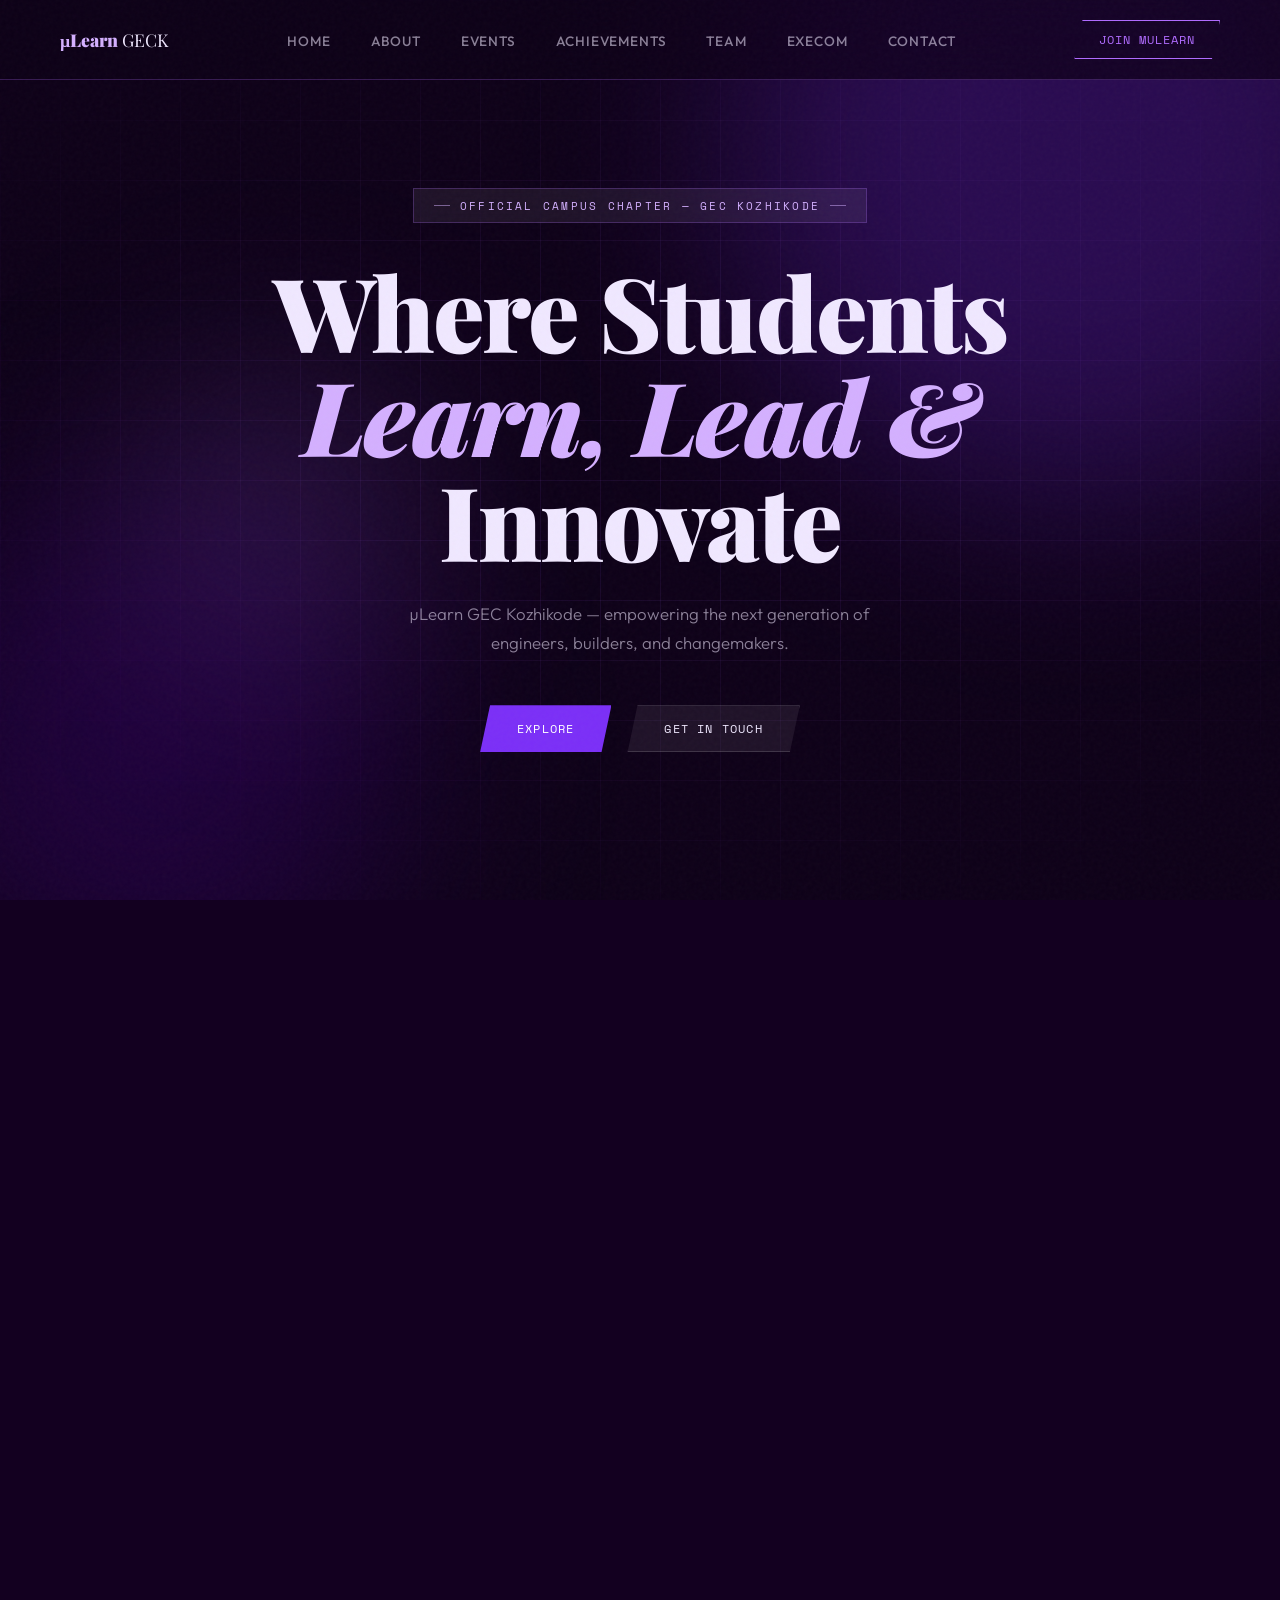
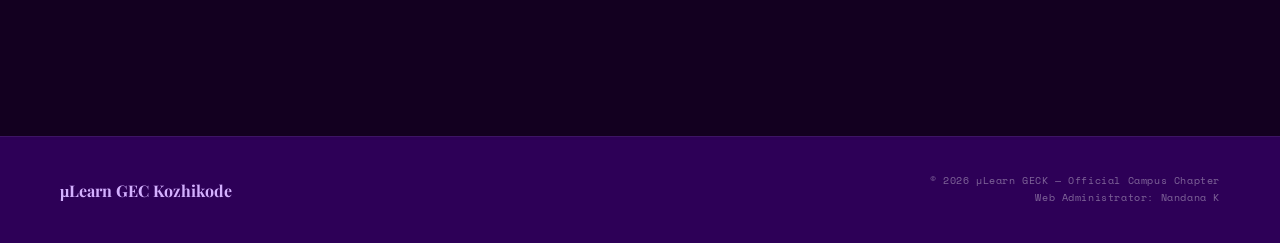
==== commit 29c0f8b1: "Update index.html" ====
--- a/index.html
+++ b/index.html
@@ -221,12 +221,11 @@
             <div class="highlight-num">05</div>
             <div class="highlight-text"><strong>📱 Amal Shaheen — Mobile Development IG Lead 2025</strong> at µLearn Foundation, empowering learners to build impactful mobile applications and grow as developers.</div>
           </div>
-  
           <div class="highlight-item">
             <div class="highlight-num">06</div>
             <div class="highlight-text"><strong>🏗️ Nidhi Ashok — Civil IG Lead 2025</strong> at µLearn Foundation, championing civil engineering innovation on a state Level.</div>
           </div>
-          <div>
+          <div class="highlight-item">
             <div class="highlight-num">07</div>
             <div class="highlight-text"><strong>🤖 Sandre Alex — Former AI IG Lead 2025</strong> at µLearn Foundation, driving innovation and fostering AI learning across the community.</div>
           </div>
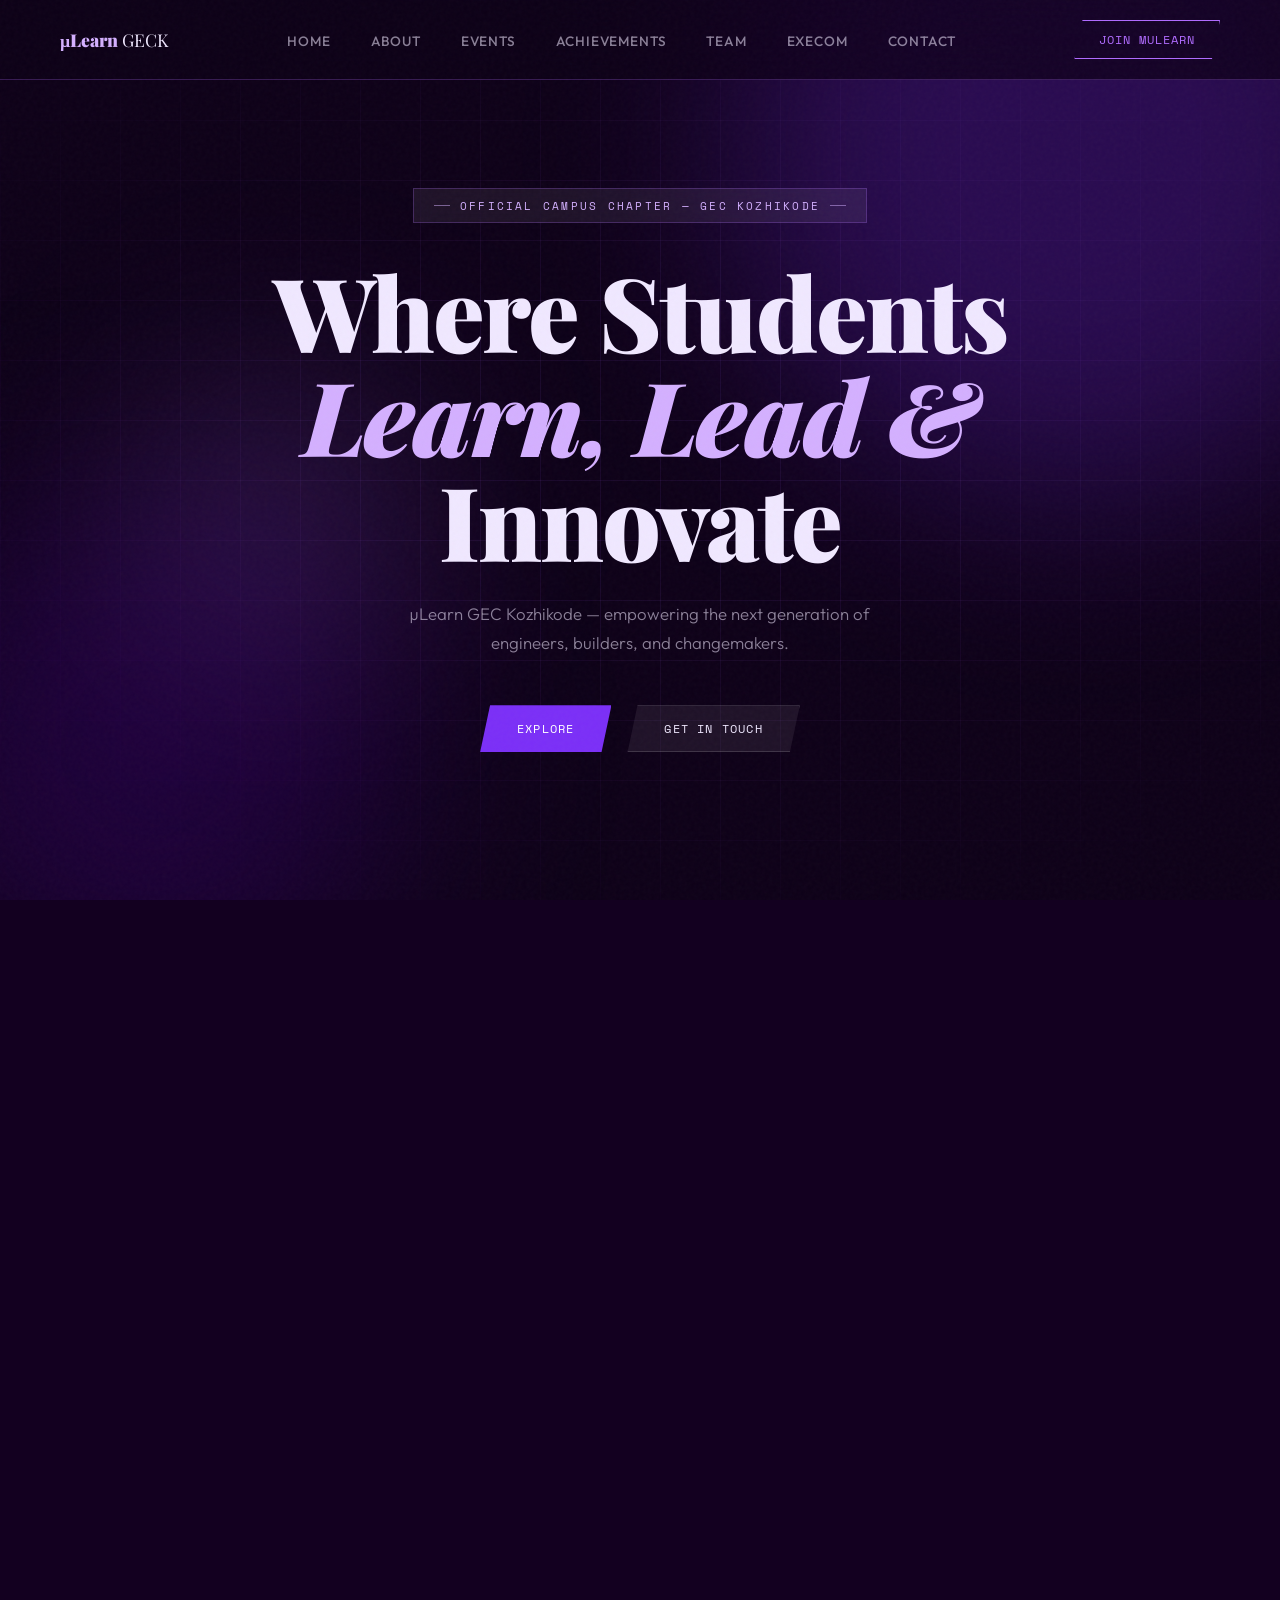
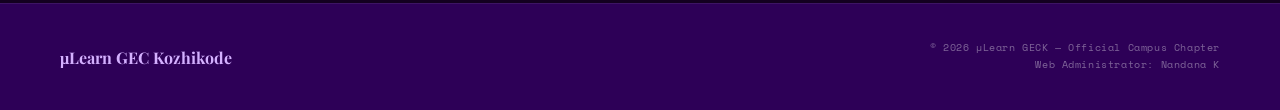
==== commit 1a5da0d3: "Fix HTML formatting for contact section" ====
--- a/index.html
+++ b/index.html
@@ -313,6 +313,7 @@
               <div class="contact-label">Web Administrator</div>
               <div class="contact-value">Devamithra P E - <a href="mailto:sp147717@gmail.com">sp147717@gmail.com</a></div>
            </div>
+          </div>
           <div class="contact-item">
             <div class="contact-icon">🌐</div>
             <div>
